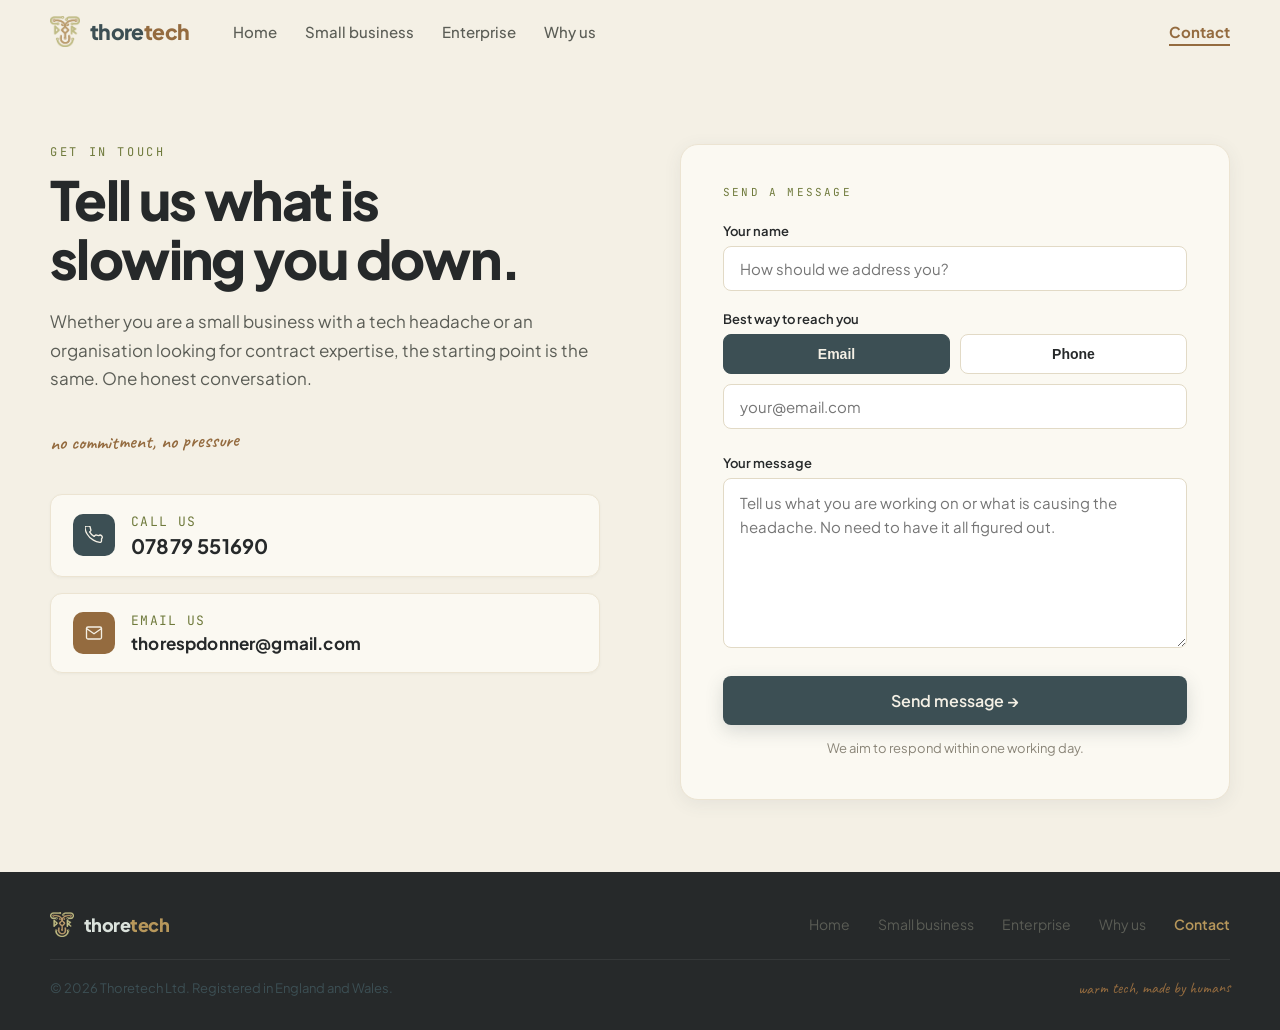
==== contact.html @ 48dceda3 "Build full Thoretech site from design handoff, mobile responsive Recreates the five-page handoff (ho" ====
<!DOCTYPE html>
<html lang="en">
<head>
<meta charset="UTF-8">
<meta name="viewport" content="width=device-width, initial-scale=1.0">
<title>Contact &mdash; Thoretech</title>
<link rel="stylesheet" href="css/style.css">
</head>
<body>

<header class="site-nav">
  <nav class="nav-inner">
    <a href="index.html" class="nav-logo">
      <img src="images/icon.png" alt="Thoretech">
      <span class="nav-logo-text"><span class="thore">thore</span><span class="tech">tech</span></span>
    </a>
    <div class="nav-links">
      <a href="index.html" class="nav-link">Home</a>
      <a href="small-business.html" class="nav-link">Small business</a>
      <a href="enterprise.html" class="nav-link">Enterprise</a>
      <a href="about.html" class="nav-link">Why us</a>
    </div>
    <button class="nav-toggle" aria-label="Toggle menu">
      <svg viewBox="0 0 24 24" fill="none" stroke="currentColor" stroke-width="2" stroke-linecap="round"><line x1="3" y1="6" x2="21" y2="6"></line><line x1="3" y1="12" x2="21" y2="12"></line><line x1="3" y1="18" x2="21" y2="18"></line></svg>
    </button>
    <div class="nav-cta-wrap">
      <a href="contact.html" class="nav-link active">Contact</a>
    </div>
  </nav>
</header>

<!-- HERO -->
<section class="contact-hero">
  <div class="container hero-grid">

    <div>
      <div class="eyebrow">Get in touch</div>
      <h1>Tell us what is slowing you down.</h1>
      <p>Whether you are a small business with a tech headache or an organisation looking for contract expertise, the starting point is the same. One honest conversation.</p>
      <div class="caveat">no commitment, no pressure</div>

      <div class="contact-options">
        <a href="tel:07879551690" class="contact-option">
          <div class="contact-option-icon call">
            <svg viewBox="0 0 24 24" fill="none" stroke="currentColor" stroke-width="1.75" stroke-linecap="round" stroke-linejoin="round"><path d="M22 16.92v3a2 2 0 01-2.18 2 19.79 19.79 0 01-8.63-3.07A19.5 19.5 0 013.07 11a19.79 19.79 0 01-3.07-8.67A2 2 0 012 .18h3a2 2 0 012 1.72c.127.96.361 1.903.7 2.81a2 2 0 01-.45 2.11L6.09 7.91a16 16 0 006 6l1.27-1.27a2 2 0 012.11-.45c.907.339 1.85.573 2.81.7A2 2 0 0122 16.92z"></path></svg>
          </div>
          <div>
            <div class="contact-option-label">Call us</div>
            <div class="contact-option-value">07879 551690</div>
          </div>
        </a>

        <a href="mailto:thorespdonner@gmail.com" class="contact-option">
          <div class="contact-option-icon email">
            <svg viewBox="0 0 24 24" fill="none" stroke="currentColor" stroke-width="1.75" stroke-linecap="round" stroke-linejoin="round"><path d="M4 4h16c1.1 0 2 .9 2 2v12c0 1.1-.9 2-2 2H4c-1.1 0-2-.9-2-2V6c0-1.1.9-2 2-2z"></path><polyline points="22,6 12,13 2,6"></polyline></svg>
          </div>
          <div>
            <div class="contact-option-label">Email us</div>
            <div class="contact-option-value email-val">thorespdonner@gmail.com</div>
          </div>
        </a>
      </div>
    </div>

    <!-- THANK YOU -->
    <div class="thankyou-card hidden">
      <div class="thankyou-tick">
        <svg viewBox="0 0 24 24" fill="none" stroke="#fff" stroke-width="2.5" stroke-linecap="round"><polyline points="20 6 9 17 4 12"></polyline></svg>
      </div>
      <h2>Message sent. We will be in touch.</h2>
      <p>We aim to respond within one working day. No chasing needed on your part.</p>
      <div class="caveat">thanks for reaching out</div>
    </div>

    <!-- FORM -->
    <div class="contact-panel">
      <div class="contact-panel-label">Send a message</div>

      <div class="form-fields">

        <div class="form-group">
          <label for="cf-name">Your name</label>
          <input type="text" id="cf-name" class="form-control" placeholder="How should we address you?">
        </div>

        <div class="form-group">
          <label>Best way to reach you</label>
          <div class="contact-pref-toggle">
            <button type="button" class="toggle-btn active" data-pref="email">Email</button>
            <button type="button" class="toggle-btn" data-pref="phone">Phone</button>
          </div>
          <input type="text" id="cf-contact-value" class="form-control" placeholder="your@email.com">
          <div class="contact-error"></div>
        </div>

        <div class="form-group">
          <label for="cf-message">Your message</label>
          <textarea id="cf-message" class="form-control" rows="6" placeholder="Tell us what you are working on or what is causing the headache. No need to have it all figured out."></textarea>
        </div>

      </div>

      <button type="button" class="send-btn">Send message &rarr;</button>

      <div class="send-note">We aim to respond within one working day.</div>
    </div>

  </div>
</section>

<!-- FOOTER -->
<footer class="site-footer">
  <div class="container">
    <div class="footer-top">
      <a href="index.html" class="footer-logo">
        <img src="images/icon.png" alt="">
        <span class="footer-logo-text"><span class="thore">thore</span><span class="tech">tech</span></span>
      </a>
      <div class="footer-links">
        <a href="index.html" class="footer-link">Home</a>
        <a href="small-business.html" class="footer-link">Small business</a>
        <a href="enterprise.html" class="footer-link">Enterprise</a>
        <a href="about.html" class="footer-link">Why us</a>
        <a href="contact.html" class="footer-link active">Contact</a>
      </div>
    </div>
    <div class="footer-bottom">
      <div class="footer-copy">&copy; 2026 Thoretech Ltd. Registered in England and Wales.</div>
      <div class="footer-tagline">warm tech, made by humans</div>
    </div>
  </div>
</footer>

<script src="js/main.js"></script>
</body>
</html>
---- css/style.css ----
/* Thoretech — shared stylesheet */

@import url('https://fonts.googleapis.com/css2?family=Plus+Jakarta+Sans:wght@400;500;600;700;800&family=JetBrains+Mono:wght@400;600;700&family=Caveat:wght@600&display=swap');

:root {
  --oak: #946B3F;
  --sage-symbol: #BFBD86;
  --sage-light: #6F7A3C;
  --sage-dark: #CFCE9C;
  --slate: #3C4F54;
  --brass: #B7975B;
  --brass-hover: #C9A867;
  --mistveil: #F4F0E5;
  --parchment: #ECE6D7;
  --paper: #FBF9F2;
  --rose: #BC8179;
  --ink: #26292A;
  --body-muted: #5b5d56;
  --muted-on-dark: #c5cdc7;
  --subtle-on-dark: #8a9a9e;
  --border-card: #ece4d2;
  --border-nav-scrolled: #e2dac6;
}

* , *::before, *::after { box-sizing: border-box; margin: 0; padding: 0; }

html { -webkit-text-size-adjust: 100%; }

body {
  background: var(--mistveil);
  font-family: 'Plus Jakarta Sans', sans-serif;
  -webkit-font-smoothing: antialiased;
  overflow-x: hidden;
  color: var(--ink);
}

a { color: inherit; }

img { max-width: 100%; display: block; }

.container { max-width: 1180px; margin: 0 auto; }

.photo-warm {
  filter: contrast(1.03) saturate(1.05) brightness(1.02);
}

/* ---------- NAV ---------- */

.site-nav {
  position: sticky;
  top: 0;
  z-index: 100;
  padding: 16px 40px;
  background: transparent;
  backdrop-filter: none;
  -webkit-backdrop-filter: none;
  border-bottom: 1px solid transparent;
  transition: all 0.25s ease;
}

.site-nav.scrolled {
  padding: 10px 40px;
  background: rgba(244,240,229,0.96);
  backdrop-filter: blur(12px);
  -webkit-backdrop-filter: blur(12px);
  border-bottom: 1px solid var(--border-nav-scrolled);
}

.site-nav .nav-inner {
  display: flex;
  align-items: center;
  max-width: 1180px;
  margin: 0 auto;
}

.nav-logo {
  display: flex;
  align-items: center;
  gap: 10px;
  text-decoration: none;
  flex-shrink: 0;
}

.nav-logo img { width: 30px; height: auto; }

.nav-logo-text {
  font-size: 21px;
  font-weight: 800;
  letter-spacing: -0.03em;
  line-height: 1;
}

.nav-logo-text .thore { color: var(--slate); }
.nav-logo-text .tech { color: var(--oak); }

.nav-links {
  display: flex;
  align-items: center;
  gap: 28px;
  margin-left: 44px;
}

.nav-link {
  color: var(--body-muted);
  text-decoration: none;
  font-size: 15px;
  font-weight: 500;
  transition: color 0.15s;
}

.nav-link:hover { color: var(--oak); }

.nav-link.active {
  color: var(--oak);
  font-weight: 700;
  border-bottom: 2px solid var(--oak);
  padding-bottom: 3px;
}

.nav-cta-wrap { margin-left: auto; }

.btn {
  display: inline-flex;
  align-items: center;
  gap: 8px;
  font-size: 15px;
  font-weight: 600;
  padding: 13px 24px;
  border-radius: 8px;
  text-decoration: none;
  cursor: pointer;
  border: none;
  transition: all 0.18s ease;
  font-family: 'Plus Jakarta Sans', sans-serif;
  min-height: 40px;
  justify-content: center;
}

.btn-primary {
  background: var(--slate);
  color: var(--mistveil);
  box-shadow: 0 6px 18px rgba(60,79,84,0.18);
}
.btn-primary:hover { background: #2d3c40; transform: translateY(-1px); }

.btn-nav {
  padding: 11px 22px;
  background: var(--slate);
  color: var(--mistveil);
  box-shadow: 0 6px 18px rgba(60,79,84,0.18);
}
.btn-nav:hover { background: #2d3c40; transform: translateY(-1px); }

.btn-secondary {
  background: transparent;
  color: var(--slate);
  border: 1.5px solid var(--slate);
}
.btn-secondary:hover { background: var(--slate); color: var(--mistveil); }

.btn-brass {
  background: var(--brass);
  color: var(--ink);
  box-shadow: 0 6px 18px rgba(0,0,0,0.2);
}
.btn-brass:hover { background: var(--brass-hover); transform: translateY(-1px); }

.btn-paper {
  background: var(--paper);
  color: var(--ink);
  box-shadow: 0 6px 18px rgba(0,0,0,0.14);
}
.btn-paper:hover { background: #fff; transform: translateY(-1px); }

.btn-outline-light {
  background: transparent;
  color: #F8F2E8;
  border: 1.5px solid rgba(244,240,229,0.38);
}
.btn-outline-light:hover { border-color: rgba(244,240,229,0.85); background: rgba(244,240,229,0.08); }

/* Enterprise nav variants (JS toggles classes) */
.site-nav.enterprise-dark { background: var(--ink); border-bottom: 1px solid rgba(255,255,255,0.07); }
.site-nav.enterprise-dark .nav-link { color: var(--muted-on-dark); }
.site-nav.enterprise-dark .nav-logo-text .thore { color: #dbe2dc; }
.site-nav.enterprise-dark .nav-cta-wrap .btn-nav { background: var(--brass); color: var(--ink); box-shadow: 0 6px 18px rgba(0,0,0,0.22); }
.site-nav.enterprise-dark.scrolled { background: rgba(244,240,229,0.96); border-bottom: 1px solid var(--border-nav-scrolled); }
.site-nav.enterprise-dark.scrolled .nav-link { color: var(--body-muted); }
.site-nav.enterprise-dark.scrolled .nav-logo-text .thore { color: var(--slate); }
.site-nav.enterprise-dark.scrolled .nav-cta-wrap .btn-nav { background: var(--slate); color: var(--mistveil); box-shadow: 0 6px 18px rgba(60,79,84,0.18); }
.site-nav .nav-link.active-enterprise { color: var(--brass); font-weight: 700; border-bottom: 2px solid var(--brass); padding-bottom: 3px; }

/* Mobile nav toggle */
.nav-toggle {
  display: none;
  margin-left: auto;
  background: none;
  border: none;
  cursor: pointer;
  width: 40px;
  height: 40px;
  align-items: center;
  justify-content: center;
  flex-shrink: 0;
}
.nav-toggle span, .nav-toggle::before, .nav-toggle::after { display: none; }
.nav-toggle svg { width: 24px; height: 24px; color: var(--ink); }
.site-nav.enterprise-dark .nav-toggle svg { color: var(--mistveil); }
.site-nav.enterprise-dark.scrolled .nav-toggle svg { color: var(--ink); }

/* ---------- SECTIONS ---------- */

section { padding: 80px 40px; }

.eyebrow {
  font-family: 'JetBrains Mono', monospace;
  font-size: 12px;
  letter-spacing: 0.22em;
  text-transform: uppercase;
  color: var(--sage-light);
  margin-bottom: 10px;
}

.eyebrow-dark { color: var(--sage-dark); }
.eyebrow-rose { color: var(--rose); }

h1, h2, h3 { font-family: 'Plus Jakarta Sans', sans-serif; letter-spacing: -0.03em; color: var(--ink); }

.caveat {
  font-family: 'Caveat', cursive;
  font-weight: 600;
  color: var(--oak);
  display: inline-block;
}

.card {
  background: var(--paper);
  border: 1px solid var(--border-card);
  border-radius: 14px;
  box-shadow: 0 1px 3px rgba(60,79,84,0.05);
  transition: transform 0.2s ease, box-shadow 0.2s ease;
}
.card-hover:hover { transform: translateY(-4px); box-shadow: 0 14px 30px rgba(60,79,84,0.12); }

/* ---------- HOME ---------- */

.hero-home {
  background: var(--mistveil);
  padding: 80px 40px 90px;
}
.hero-home .hero-grid {
  display: grid;
  grid-template-columns: 1.15fr 0.85fr;
  gap: 64px;
  align-items: center;
}
.badge-pill {
  display: inline-flex;
  align-items: center;
  gap: 8px;
  font-family: 'JetBrains Mono', monospace;
  font-size: 11px;
  letter-spacing: 0.22em;
  text-transform: uppercase;
  color: var(--oak);
  background: #EFE7D6;
  padding: 7px 14px;
  border-radius: 999px;
  margin-bottom: 26px;
  border: 1px solid rgba(148,107,63,0.18);
}
.badge-dot { width: 7px; height: 7px; border-radius: 50%; background: var(--sage-symbol); display: block; flex-shrink: 0; }

.hero-home h1 {
  font-size: 56px;
  line-height: 1.28;
  font-weight: 800;
  letter-spacing: -0.03em;
  text-wrap: balance;
  margin-bottom: 20px;
}
.highlight-sage {
  background: rgba(191,189,134,0.5);
  border-radius: 4px;
  padding: 2px 8px;
  -webkit-box-decoration-break: clone;
  box-decoration-break: clone;
}
.hero-home p.body-lead {
  font-size: 17px;
  line-height: 1.68;
  color: var(--body-muted);
  max-width: 490px;
  margin-bottom: 32px;
}
.hero-ctas { display: flex; align-items: center; gap: 12px; flex-wrap: wrap; margin-bottom: 20px; }
.hero-accent { font-size: 20px; transform: rotate(-1.5deg); }

.carousel {
  border-radius: 20px;
  overflow: hidden;
  height: 520px;
  box-shadow: 0 20px 52px rgba(60,79,84,0.22);
  background: var(--slate);
  position: relative;
}
.carousel img {
  position: absolute;
  inset: 0;
  width: 100%;
  height: 100%;
  object-fit: cover;
  transition: opacity 1.4s ease;
  opacity: 0;
}
.carousel img.active { opacity: 1; }
.carousel-scrim {
  position: absolute;
  bottom: 0; left: 0; right: 0;
  height: 52%;
  background: linear-gradient(0deg, rgba(38,41,42,0.88) 0%, transparent 100%);
  pointer-events: none;
}
.carousel-caption {
  position: absolute;
  bottom: 0; left: 0; right: 0;
  padding: 28px 30px 30px;
  transition: opacity 1.4s ease;
  opacity: 0;
  pointer-events: none;
}
.carousel-caption.active { opacity: 1; }
.carousel-caption-text {
  font-size: 20px;
  font-weight: 700;
  color: var(--mistveil);
  line-height: 1.3;
}

.two-paths {
  background: var(--parchment);
}
.two-paths h2, .two-paths .eyebrow { text-align: center; }
.two-paths h2 { font-size: 34px; font-weight: 800; letter-spacing: -0.02em; margin-bottom: 36px; }
.paths-grid { display: grid; grid-template-columns: 1fr 1fr; gap: 20px; }
.path-card {
  border-radius: 16px;
  padding: 36px;
  display: block;
  text-decoration: none;
  transition: transform 0.2s ease, box-shadow 0.2s ease;
}
.path-card.light {
  background: var(--paper);
  border: 1px solid var(--border-card);
  box-shadow: 0 1px 3px rgba(60,79,84,0.05);
}
.path-card.light:hover { transform: translateY(-4px); box-shadow: 0 14px 30px rgba(60,79,84,0.12); }
.path-card.dark {
  border: 1px solid rgba(207,206,156,0.15);
  background-color: var(--slate);
}
.path-card.dark:hover { transform: translateY(-4px); box-shadow: 0 14px 30px rgba(60,79,84,0.28); }
.path-bar { width: 40px; height: 4px; border-radius: 999px; margin-bottom: 18px; }
.path-label { font-family: 'JetBrains Mono', monospace; font-size: 10px; letter-spacing: 0.18em; text-transform: uppercase; margin-bottom: 12px; }
.path-card h3 { font-size: 24px; font-weight: 800; margin-bottom: 10px; letter-spacing: -0.02em; line-height: 1.2; }
.path-card p { font-size: 15px; line-height: 1.65; margin-bottom: 22px; }
.path-cta { font-size: 14px; font-weight: 600; }

.time-audit {
  background: var(--mistveil);
}
.time-audit-grid {
  display: grid;
  grid-template-columns: 1fr 1fr;
  gap: 64px;
  align-items: center;
}
.audit-card {
  background: var(--slate);
  border-radius: 18px;
  padding: 32px 30px;
  box-shadow: 0 18px 44px rgba(60,79,84,0.2);
}
.audit-label { font-family: 'JetBrains Mono', monospace; font-size: 10px; letter-spacing: 0.2em; text-transform: uppercase; color: var(--sage-dark); margin-bottom: 14px; }
.audit-stat { font-size: 76px; font-weight: 800; color: var(--mistveil); letter-spacing: -0.04em; line-height: 1; }
.audit-stat span { font-size: 28px; color: var(--brass); font-weight: 700; }
.audit-stat-caption { font-size: 14px; color: var(--muted-on-dark); margin-top: 6px; line-height: 1.45; }
.split-bar { margin: 18px 0; }
.split-bar-track { display: flex; height: 10px; border-radius: 999px; overflow: hidden; margin-bottom: 8px; }
.split-bar-fill { width: 68%; background: var(--brass); border-radius: 999px 0 0 999px; }
.split-bar-rest { width: 32%; background: rgba(207,206,156,0.2); border-radius: 0 999px 999px 0; }
.split-bar-labels { display: flex; justify-content: space-between; font-family: 'JetBrains Mono', monospace; font-size: 11px; letter-spacing: 0.04em; }
.split-bar-labels .running { color: var(--brass); }
.split-bar-labels .growing { color: var(--sage-dark); }

.audit-tiles { border-top: 1px solid rgba(207,206,156,0.15); padding-top: 16px; display: flex; gap: 8px; margin-bottom: 16px; }
.audit-tile {
  flex: 1;
  background: rgba(183,151,91,0.12);
  border-radius: 8px;
  padding: 12px 6px;
  text-align: center;
  transition: background 0.15s ease;
  cursor: default;
}
.audit-tile:hover { background: rgba(188,129,121,0.18); }
.audit-tile svg { width: 18px; height: 18px; }
.audit-tile-label { font-size: 11px; color: var(--muted-on-dark); margin-top: 7px; line-height: 1.3; }

.audit-footer { border-top: 1px solid rgba(207,206,156,0.15); padding-top: 14px; display: flex; align-items: center; justify-content: space-between; flex-wrap: wrap; gap: 8px; }
.audit-footer-source { font-family: 'JetBrains Mono', monospace; font-size: 9px; letter-spacing: 0.1em; text-transform: uppercase; color: rgba(207,206,156,0.35); }
.audit-footer-note { font-family: 'Caveat', cursive; font-size: 20px; color: var(--sage-dark); transform: rotate(-1.5deg); }

.time-audit-copy h2 { font-size: 36px; font-weight: 800; letter-spacing: -0.02em; line-height: 1.15; margin-bottom: 16px; }
.time-audit-copy p { font-size: 16px; line-height: 1.68; color: var(--body-muted); margin-bottom: 28px; }

/* Tooltip */
.tooltip {
  position: fixed;
  z-index: 300;
  pointer-events: none;
  display: none;
}
.tooltip.visible { display: block; }
.tooltip-box {
  background: var(--paper);
  border: 1.5px solid var(--rose);
  border-radius: 14px;
  padding: 20px 22px;
  width: 272px;
  box-shadow: 0 12px 32px rgba(60,79,84,0.2);
}
.tooltip-bar { height: 3px; background: var(--rose); border-radius: 999px; margin-bottom: 12px; }
.tooltip-title { font-family: 'JetBrains Mono', monospace; font-size: 10px; letter-spacing: 0.16em; text-transform: uppercase; color: var(--rose); margin-bottom: 8px; }
.tooltip-body { font-size: 13px; line-height: 1.65; color: var(--ink); margin-bottom: 12px; }
.tooltip-note { font-family: 'Caveat', cursive; font-size: 17px; color: var(--body-muted); transform: rotate(-1deg); display: inline-block; line-height: 1.45; }

.cta-strip {
  background: var(--oak);
  text-align: center;
}
.cta-strip .container { max-width: 640px; }
.cta-strip h2 { font-size: 40px; font-weight: 800; color: #F8F2E8; letter-spacing: -0.02em; line-height: 1.1; margin-bottom: 14px; text-wrap: balance; }
.cta-strip p { font-size: 17px; color: rgba(244,240,229,0.82); line-height: 1.6; margin-bottom: 30px; }
.cta-strip .hero-ctas { justify-content: center; margin-bottom: 18px; }
.cta-strip .caveat { color: #EAD9BE; font-size: 18px; transform: rotate(-1deg); }

/* ---------- FOOTER ---------- */

.site-footer {
  background: var(--ink);
  padding: 40px 40px 32px;
}
.footer-top {
  display: flex;
  align-items: center;
  justify-content: space-between;
  flex-wrap: wrap;
  gap: 20px;
  padding-bottom: 22px;
  border-bottom: 1px solid rgba(255,255,255,0.07);
}
.footer-logo { display: flex; align-items: center; gap: 10px; text-decoration: none; }
.footer-logo img { width: 24px; height: auto; }
.footer-logo-text { font-size: 18px; font-weight: 800; letter-spacing: -0.03em; }
.footer-logo-text .thore { color: #dbe2dc; }
.footer-logo-text .tech { color: var(--brass); }
.footer-links { display: flex; gap: 28px; flex-wrap: wrap; }
.footer-link { font-size: 14px; color: var(--body-muted); text-decoration: none; transition: color 0.15s; }
.footer-link:hover { color: var(--muted-on-dark); }
.footer-link.active { color: var(--brass); font-weight: 600; }
.footer-bottom { display: flex; align-items: center; justify-content: space-between; flex-wrap: wrap; gap: 10px; padding-top: 18px; }
.footer-copy { font-size: 13px; color: var(--slate); }
.footer-tagline { font-family: 'Caveat', cursive; font-size: 16px; color: var(--oak); transform: rotate(-0.5deg); }
.site-footer.footer-enterprise { background: #1a1c1d; border-top: 1px solid rgba(255,255,255,0.05); }

/* ---------- SMALL BUSINESS ---------- */

.sb-hero { background: var(--mistveil); padding: 72px 40px 64px; }
.sb-hero .hero-grid { display: grid; grid-template-columns: 1fr 1fr; gap: 64px; align-items: center; }
.sb-hero h1 { font-size: 48px; font-weight: 800; letter-spacing: -0.03em; line-height: 1.1; text-wrap: balance; margin-bottom: 18px; }
.sb-hero p.body-lead { font-size: 17px; line-height: 1.65; color: var(--body-muted); max-width: 440px; margin-bottom: 28px; }

.tick-list { display: flex; flex-direction: column; gap: 13px; margin-bottom: 32px; }
.tick-item { display: flex; align-items: center; gap: 12px; }
.tick-circle { width: 22px; height: 22px; border-radius: 50%; background: var(--sage-light); display: flex; align-items: center; justify-content: center; flex-shrink: 0; }
.tick-circle svg { width: 11px; height: 11px; }
.tick-text { font-size: 15px; color: var(--ink); font-weight: 500; }

.photo-quote {
  border-radius: 18px;
  overflow: hidden;
  position: relative;
  height: 480px;
  box-shadow: 0 18px 44px rgba(60,79,84,0.2);
}
.photo-quote img { width: 100%; height: 100%; object-fit: cover; }
.photo-quote-scrim {
  position: absolute; bottom: 0; left: 0; right: 0; height: 60%;
  background: linear-gradient(0deg, rgba(38,41,42,0.88) 0%, transparent 100%);
}
.photo-quote-text {
  position: absolute; bottom: 0; left: 0; right: 0; padding: 28px 30px 32px;
}
.photo-quote-text .caveat-quote {
  font-family: 'Caveat', cursive; font-size: 22px; color: var(--mistveil); line-height: 1.45; margin-bottom: 10px; display: block;
}
.photo-quote-attr { font-family: 'JetBrains Mono', monospace; font-size: 11px; letter-spacing: 0.1em; color: var(--sage-dark); text-transform: uppercase; }

.services-section { background: var(--parchment); padding: 72px 40px; }
.services-section h2 { font-size: 34px; font-weight: 800; letter-spacing: -0.02em; margin-bottom: 32px; text-wrap: balance; }
.services-grid { display: grid; grid-template-columns: repeat(2, 1fr); gap: 18px; }
.service-card {
  background: var(--paper);
  border: 1px solid var(--border-card);
  border-radius: 14px;
  padding: 28px 30px;
  display: flex;
  flex-direction: column;
  box-shadow: 0 1px 3px rgba(60,79,84,0.05);
  transition: transform 0.2s ease, box-shadow 0.2s ease;
}
.service-card:hover { transform: translateY(-4px); box-shadow: 0 14px 30px rgba(60,79,84,0.12); }
.service-icon { width: 44px; height: 44px; border-radius: 11px; display: flex; align-items: center; justify-content: center; margin-bottom: 16px; flex-shrink: 0; }
.service-icon svg { width: 20px; height: 20px; }
.service-card h3 { font-size: 20px; font-weight: 700; margin-bottom: 8px; line-height: 1.25; }
.service-card p { font-size: 14px; line-height: 1.65; color: var(--body-muted); flex: 1; }

.usecase-section { background: var(--slate); padding: 80px 40px; }
.usecase-header { display: flex; align-items: flex-end; justify-content: space-between; margin-bottom: 40px; flex-wrap: wrap; gap: 20px; }
.usecase-header h2 { font-size: 34px; font-weight: 800; color: var(--mistveil); letter-spacing: -0.02em; line-height: 1.12; text-wrap: balance; }
.usecase-nav { display: flex; align-items: center; gap: 10px; }
.usecase-count { font-family: 'JetBrains Mono', monospace; font-size: 12px; color: var(--sage-dark); letter-spacing: 0.06em; }
.usecase-btn {
  width: 40px; height: 40px; border-radius: 50%;
  cursor: pointer; display: flex; align-items: center; justify-content: center;
  transition: background 0.15s ease; font-size: 16px; border: none;
}
.usecase-btn-prev { background: rgba(255,255,255,0.08); border: 1px solid rgba(207,206,156,0.2); color: var(--mistveil); }
.usecase-btn-prev:hover { background: rgba(255,255,255,0.15); }
.usecase-btn-next { background: var(--brass); color: var(--ink); }
.usecase-btn-next:hover { background: var(--brass-hover); }

.usecase-card { background: rgba(255,255,255,0.04); border: 1px solid rgba(207,206,156,0.12); border-radius: 18px; padding: 44px 48px; }
.usecase-title { font-family: 'Caveat', cursive; font-size: 26px; color: var(--mistveil); line-height: 1.3; margin-bottom: 32px; }
.usecase-cols { display: grid; grid-template-columns: repeat(3, 1fr); gap: 24px; }
.usecase-col-label { font-family: 'JetBrains Mono', monospace; font-size: 10px; letter-spacing: 0.16em; text-transform: uppercase; margin-bottom: 10px; }
.usecase-col-label.situation { color: var(--rose); }
.usecase-col-label.what { color: var(--sage-dark); }
.usecase-col-label.diff { color: var(--brass); }
.usecase-col p { font-size: 15px; line-height: 1.68; color: var(--muted-on-dark); }
.usecase-footer { margin-top: 28px; padding-top: 24px; border-top: 1px solid rgba(207,206,156,0.12); display: flex; align-items: center; justify-content: space-between; flex-wrap: wrap; gap: 12px; }
.usecase-tag { font-family: 'JetBrains Mono', monospace; font-size: 11px; letter-spacing: 0.1em; color: rgba(207,206,156,0.4); text-transform: uppercase; }
.usecase-dots { display: flex; gap: 8px; }
.usecase-dot { width: 8px; height: 8px; border-radius: 50%; background: rgba(207,206,156,0.25); transition: background 0.2s ease; }
.usecase-dot.active { background: var(--brass); }
.usecase-cta { text-align: center; margin-top: 28px; }

.method-section { background: var(--parchment); padding: 80px 40px; }
.method-section .eyebrow, .method-section > .container > h2 { text-align: center; }
.method-section h2 { font-size: 34px; font-weight: 800; letter-spacing: -0.02em; margin-bottom: 36px; }
.method-grid { display: grid; grid-template-columns: repeat(3, 1fr); gap: 18px; }
.method-card { background: var(--paper); border: 1px solid var(--border-card); border-radius: 14px; padding: 28px; }
.method-number { font-family: 'JetBrains Mono', monospace; font-size: 38px; font-weight: 700; color: var(--border-nav-scrolled); line-height: 1; margin-bottom: 14px; }
.method-bar { width: 36px; height: 3px; border-radius: 999px; margin-bottom: 16px; }
.method-card h3 { font-size: 20px; font-weight: 800; margin-bottom: 10px; }
.method-card p { font-size: 14px; line-height: 1.65; color: var(--body-muted); }
.method-note { text-align: center; margin-top: 24px; }
.method-note .caveat { font-size: 19px; transform: rotate(-0.8deg); }

.cta-split { background: var(--oak); padding: 72px 40px; }
.cta-split .container { max-width: 700px; display: flex; align-items: center; justify-content: space-between; gap: 40px; flex-wrap: wrap; }
.cta-split h2 { font-size: 32px; font-weight: 800; color: #F8F2E8; letter-spacing: -0.02em; line-height: 1.15; margin-bottom: 8px; }
.cta-split p { font-size: 16px; color: rgba(244,240,229,0.8); line-height: 1.6; }
.cta-split-action { display: flex; flex-direction: column; align-items: flex-start; gap: 10px; flex-shrink: 0; }
.cta-split-action .btn { white-space: nowrap; }
.cta-split-note { font-size: 13px; color: rgba(244,240,229,0.6); padding-left: 2px; }

/* ---------- ENTERPRISE ---------- */

.ent-hero { background: var(--ink); padding: 80px 40px 72px; }
.ent-hero .hero-grid { display: grid; grid-template-columns: 1fr 1fr; gap: 64px; align-items: center; }
.ent-eyebrow { color: var(--sage-dark); }
.ent-hero h1 { font-size: 50px; font-weight: 800; letter-spacing: -0.03em; color: var(--mistveil); line-height: 1.08; text-wrap: balance; margin-bottom: 20px; }
.ent-hero p.body-lead { font-size: 17px; line-height: 1.65; color: var(--muted-on-dark); max-width: 440px; margin-bottom: 30px; }
.ent-hero-ctas { display: flex; align-items: center; gap: 12px; flex-wrap: wrap; }
.ent-hero-note { font-size: 14px; color: var(--body-muted); }

.stats-grid { display: grid; grid-template-columns: 1fr 1fr; gap: 12px; }
.stat-card { background: rgba(255,255,255,0.05); border: 1px solid rgba(207,206,156,0.1); border-radius: 14px; padding: 24px; }
.stat-card.highlight { background: rgba(183,151,91,0.1); border: 1px solid rgba(183,151,91,0.2); }
.stat-number { font-size: 38px; font-weight: 800; color: var(--mistveil); letter-spacing: -0.03em; line-height: 1; margin-bottom: 6px; }
.stat-number span { font-size: 18px; color: var(--brass); }
.stat-label { font-size: 13px; color: var(--body-muted); line-height: 1.4; }

.delivery-section { background: var(--mistveil); padding: 80px 40px; }
.delivery-section h2 { font-size: 34px; font-weight: 800; letter-spacing: -0.02em; margin-bottom: 32px; }
.delivery-grid { display: grid; grid-template-columns: repeat(2, 1fr); gap: 14px; }
.delivery-card {
  background: var(--paper); border: 1px solid var(--border-card); border-radius: 14px;
  padding: 26px 28px; display: flex; gap: 16px; align-items: flex-start;
  box-shadow: 0 1px 3px rgba(60,79,84,0.05);
  transition: transform 0.2s ease, box-shadow 0.2s ease;
}
.delivery-card:hover { transform: translateY(-3px); box-shadow: 0 10px 24px rgba(60,79,84,0.1); }
.delivery-icon { width: 38px; height: 38px; border-radius: 10px; background: rgba(183,151,91,0.12); border: 1px solid rgba(183,151,91,0.2); color: var(--oak); display: flex; align-items: center; justify-content: center; flex-shrink: 0; }
.delivery-icon svg { width: 18px; height: 18px; }
.delivery-card-title { font-size: 16px; font-weight: 700; margin-bottom: 5px; }
.delivery-card-body { font-size: 13.5px; color: var(--body-muted); line-height: 1.55; }

.engage-section { background: var(--parchment); padding: 72px 40px; }
.engage-section .hero-grid { display: grid; grid-template-columns: 1fr 1fr; gap: 64px; align-items: center; }
.engage-section h2 { font-size: 34px; font-weight: 800; letter-spacing: -0.02em; line-height: 1.15; margin-bottom: 16px; }
.engage-section p { font-size: 16px; line-height: 1.65; color: var(--body-muted); margin-bottom: 16px; }
.engage-section p.last { margin-bottom: 28px; }

.office-photo { border-radius: 16px; overflow: hidden; position: relative; height: 420px; box-shadow: 0 18px 44px rgba(60,79,84,0.2); }
.office-photo img { width: 100%; height: 100%; object-fit: cover; }
.office-photo-scrim { position: absolute; bottom: 0; left: 0; right: 0; height: 55%; background: linear-gradient(0deg, rgba(38,41,42,0.88) 0%, transparent 100%); }
.office-photo-text { position: absolute; bottom: 0; left: 0; right: 0; padding: 26px 28px 30px; }
.office-photo-title { font-size: 20px; font-weight: 700; color: var(--mistveil); line-height: 1.35; margin-bottom: 8px; }
.office-photo-tag { font-family: 'JetBrains Mono', monospace; font-size: 11px; letter-spacing: 0.1em; color: var(--sage-dark); text-transform: uppercase; }

/* ---------- ABOUT ---------- */

.about-hero { background: var(--mistveil); padding: 80px 40px 72px; }
.about-hero .hero-grid { display: grid; grid-template-columns: 1.2fr 1fr; gap: 80px; align-items: center; }
.about-hero h1 { font-size: 50px; font-weight: 800; letter-spacing: -0.03em; line-height: 1.08; text-wrap: balance; margin-bottom: 22px; }
.about-hero p { font-size: 17px; line-height: 1.7; color: var(--body-muted); margin-bottom: 20px; }
.about-hero .caveat { font-size: 21px; transform: rotate(-1.2deg); }

.icon-display { display: flex; flex-direction: column; align-items: center; justify-content: center; gap: 20px; }
.icon-display-box { background: var(--slate); border-radius: 24px; padding: 48px; box-shadow: 0 18px 44px rgba(60,79,84,0.22); }
.icon-display-box img { width: 120px; height: auto; filter: drop-shadow(0 4px 12px rgba(0,0,0,0.25)); }
.icon-display-name { font-size: 26px; font-weight: 800; letter-spacing: -0.03em; margin-bottom: 2px; text-align: center; }
.icon-display-name .thore { color: var(--slate); }
.icon-display-name .tech { color: var(--oak); }
.icon-display-sub { font-family: 'JetBrains Mono', monospace; font-size: 11px; letter-spacing: 0.14em; color: #8a8578; text-transform: uppercase; text-align: center; }

.founder-section { background: var(--mistveil); padding: 0 40px 72px; }
.founder-card {
  background: var(--paper); border: 1px solid var(--border-card); border-radius: 18px;
  padding: 44px 48px; display: grid; grid-template-columns: 200px 1fr; gap: 44px; align-items: start;
  box-shadow: 0 1px 3px rgba(60,79,84,0.05);
}
.founder-photo-wrap { display: flex; flex-direction: column; align-items: flex-start; gap: 14px; }
.founder-photo { width: 168px; height: 200px; border-radius: 14px; overflow: hidden; box-shadow: 0 6px 20px rgba(60,79,84,0.15); flex-shrink: 0; }
.founder-photo img { width: 100%; height: 100%; object-fit: cover; object-position: center top; }
.founder-name { font-size: 15px; font-weight: 700; }
.founder-title { font-family: 'JetBrains Mono', monospace; font-size: 11px; color: var(--oak); letter-spacing: 0.08em; text-transform: uppercase; margin-top: 3px; }
.founder-copy p { font-size: 16px; line-height: 1.72; color: var(--body-muted); margin-bottom: 16px; }
.founder-copy .caveat { font-size: 20px; transform: rotate(-0.8deg); }

.pillars-section { background: var(--parchment); padding: 80px 40px; }
.pillars-section .eyebrow, .pillars-section > .container > h2 { text-align: center; }
.pillars-section h2 { font-size: 34px; font-weight: 800; letter-spacing: -0.02em; margin-bottom: 36px; }
.pillars-grid { display: grid; grid-template-columns: repeat(3, 1fr); gap: 18px; }
.pillar-card { background: var(--paper); border: 1px solid var(--border-card); border-radius: 14px; padding: 30px; box-shadow: 0 1px 3px rgba(60,79,84,0.05); }
.pillar-badge { width: 36px; height: 36px; border-radius: 10px; display: flex; align-items: center; justify-content: center; margin-bottom: 18px; font-family: 'JetBrains Mono', monospace; font-size: 14px; font-weight: 700; }
.pillar-card h3 { font-size: 20px; font-weight: 800; margin-bottom: 10px; line-height: 1.2; }
.pillar-card p { font-size: 14px; line-height: 1.65; color: var(--body-muted); }

.credentials-section { background: var(--slate); padding: 48px 40px; }
.credentials-section .eyebrow { color: var(--sage-dark); margin-bottom: 20px; }
.credentials-grid { display: grid; grid-template-columns: repeat(3, 1fr); gap: 16px; }
.credential-card { background: rgba(255,255,255,0.05); border: 1px solid rgba(207,206,156,0.1); border-radius: 12px; padding: 24px 26px; }
.credential-number { font-size: 36px; font-weight: 800; color: var(--mistveil); letter-spacing: -0.03em; line-height: 1; margin-bottom: 8px; }
.credential-number span { font-size: 18px; color: var(--brass); }
.credential-text { font-size: 14px; color: var(--muted-on-dark); line-height: 1.5; }

/* ---------- CONTACT ---------- */

.contact-hero { background: var(--mistveil); padding: 80px 40px 72px; }
.contact-hero .hero-grid { display: grid; grid-template-columns: 1fr 1fr; gap: 80px; align-items: start; }
.contact-hero h1 { font-size: 54px; font-weight: 800; letter-spacing: -0.03em; line-height: 1.08; text-wrap: balance; margin-bottom: 20px; }
.contact-hero p { font-size: 17px; line-height: 1.68; color: var(--body-muted); margin-bottom: 36px; }
.contact-hero .caveat { font-size: 20px; transform: rotate(-1deg); }

.contact-options { margin-top: 40px; display: flex; flex-direction: column; gap: 16px; }
.contact-option {
  display: flex; align-items: center; gap: 16px; background: var(--paper);
  border: 1px solid var(--border-card); border-radius: 12px; padding: 18px 22px;
  text-decoration: none; box-shadow: 0 1px 3px rgba(60,79,84,0.05);
  transition: transform 0.18s ease, box-shadow 0.18s ease;
}
.contact-option:hover { transform: translateY(-2px); box-shadow: 0 8px 20px rgba(60,79,84,0.1); }
.contact-option-icon { width: 42px; height: 42px; border-radius: 10px; display: flex; align-items: center; justify-content: center; flex-shrink: 0; }
.contact-option-icon svg { width: 18px; height: 18px; }
.contact-option-icon.call { background: var(--slate); color: var(--mistveil); }
.contact-option-icon.email { background: var(--oak); color: var(--mistveil); }
.contact-option-label { font-size: 13px; font-family: 'JetBrains Mono', monospace; letter-spacing: 0.1em; text-transform: uppercase; color: var(--sage-light); margin-bottom: 3px; }
.contact-option-value { font-size: 20px; font-weight: 700; letter-spacing: 0.01em; }
.contact-option-value.email-val { font-size: 17px; }

.contact-panel { background: var(--paper); border: 1px solid var(--border-card); border-radius: 18px; padding: 40px 42px; box-shadow: 0 4px 18px rgba(60,79,84,0.08); }
.contact-panel-label { font-family: 'JetBrains Mono', monospace; font-size: 11px; letter-spacing: 0.2em; text-transform: uppercase; color: var(--sage-light); margin-bottom: 24px; }
.form-fields { display: flex; flex-direction: column; gap: 20px; margin-bottom: 24px; }
.form-group label { display: block; font-size: 13px; font-weight: 600; color: var(--ink); margin-bottom: 7px; }
.form-control {
  width: 100%; padding: 12px 16px; border: 1.5px solid var(--border-nav-scrolled);
  border-radius: 8px; font-size: 15px; color: var(--ink); background: #fff; outline: none;
  transition: border-color 0.15s ease; font-family: 'Plus Jakarta Sans', sans-serif;
  min-height: 44px;
}
.form-control:focus { border-color: var(--slate); }
.form-control.error { border-color: var(--rose); }
textarea.form-control { resize: vertical; line-height: 1.6; min-height: auto; }

.contact-pref-toggle { display: flex; gap: 10px; margin-bottom: 10px; }
.toggle-btn {
  flex: 1; padding: 10px 16px; border-radius: 8px; font-size: 14px; font-weight: 600;
  cursor: pointer; transition: all 0.15s ease; border: 1.5px solid var(--border-nav-scrolled);
  background: #fff; color: var(--ink); min-height: 40px;
}
.toggle-btn.active { background: var(--slate); color: var(--mistveil); border-color: var(--slate); }

.contact-error { margin-top: 6px; font-size: 13px; color: var(--rose); }

.send-btn {
  width: 100%; padding: 14px 24px; background: var(--slate); color: var(--mistveil);
  border: none; border-radius: 8px; font-family: 'Plus Jakarta Sans', sans-serif;
  font-size: 16px; font-weight: 600; cursor: pointer; box-shadow: 0 6px 18px rgba(60,79,84,0.18);
  transition: all 0.18s ease; min-height: 44px;
}
.send-btn:hover { background: #2d3c40; transform: translateY(-1px); }
.send-note { margin-top: 14px; font-size: 13px; color: #8a8578; text-align: center; line-height: 1.5; }

.thankyou-card {
  background: var(--paper); border: 1px solid var(--border-card); border-radius: 18px;
  padding: 56px 42px; box-shadow: 0 4px 18px rgba(60,79,84,0.08); display: flex;
  flex-direction: column; align-items: flex-start; justify-content: center; min-height: 380px;
}
.thankyou-tick { width: 48px; height: 48px; border-radius: 50%; background: var(--sage-light); display: flex; align-items: center; justify-content: center; margin-bottom: 24px; }
.thankyou-tick svg { width: 22px; height: 22px; }
.thankyou-card h2 { font-size: 32px; font-weight: 800; letter-spacing: -0.02em; line-height: 1.2; margin-bottom: 14px; text-wrap: balance; }
.thankyou-card p { font-size: 16px; line-height: 1.65; color: var(--body-muted); margin-bottom: 28px; }
.thankyou-card .caveat { font-size: 20px; transform: rotate(-1deg); }

.hidden { display: none !important; }

/* ============================================================
   RESPONSIVE
   ============================================================ */

@media (max-width: 860px) {
  section { padding: 48px 20px; }
  .site-nav { padding: 14px 20px; }
  .site-nav.scrolled { padding: 10px 20px; }

  .nav-links { display: none; }
  .nav-links.mobile-open {
    display: flex;
    flex-direction: column;
    align-items: flex-start;
    gap: 4px;
    position: absolute;
    top: 100%;
    left: 0;
    right: 0;
    background: rgba(244,240,229,0.98);
    backdrop-filter: blur(12px);
    border-bottom: 1px solid var(--border-nav-scrolled);
    padding: 14px 20px 18px;
    margin-left: 0;
  }
  .nav-links.mobile-open .nav-link { padding: 10px 0; width: 100%; min-height: 40px; display: flex; align-items: center; }
  .nav-toggle { display: flex; }
  .nav-cta-wrap { margin-left: 12px; }
  .btn-nav { padding: 9px 14px; font-size: 13px; }

  .hero-home .hero-grid,
  .sb-hero .hero-grid,
  .ent-hero .hero-grid,
  .about-hero .hero-grid,
  .engage-section .hero-grid,
  .contact-hero .hero-grid,
  .time-audit-grid,
  .paths-grid,
  .services-grid,
  .delivery-grid,
  .stats-grid {
    grid-template-columns: 1fr;
  }

  .hero-home h1 { font-size: 38px; line-height: 1.25; }
  .sb-hero h1 { font-size: 36px; }
  .ent-hero h1 { font-size: 36px; }
  .about-hero h1 { font-size: 36px; }
  .contact-hero h1 { font-size: 38px; }
  h2 { font-size: 28px !important; }
  .audit-stat { font-size: 56px; }

  .carousel { height: 360px; }
  .photo-quote { height: 320px; }
  .office-photo { height: 300px; }

  .method-grid, .pillars-grid, .credentials-grid { grid-template-columns: 1fr; }
  .usecase-cols { grid-template-columns: 1fr; gap: 24px; }
  .usecase-card { padding: 30px 24px; }
  .usecase-header { flex-direction: column; align-items: flex-start; }

  .founder-card { grid-template-columns: 1fr; padding: 32px 24px; }
  .founder-photo-wrap { flex-direction: row; align-items: center; }

  .cta-split .container { flex-direction: column; align-items: flex-start; text-align: left; }
  .cta-split-action { align-items: flex-start; width: 100%; }
  .cta-split-action .btn { width: 100%; }

  .icon-display { margin-top: 20px; }

  .tooltip { display: none !important; }
}

@media (max-width: 480px) {
  section { padding: 40px 16px; }
  .site-nav { padding: 12px 16px; }
  .nav-logo-text { font-size: 18px; }
  .nav-logo img { width: 26px; }

  .hero-home h1 { font-size: 32px; }
  .sb-hero h1, .ent-hero h1, .about-hero h1 { font-size: 30px; }
  .contact-hero h1 { font-size: 32px; }
  h2 { font-size: 24px !important; }

  .badge-pill { font-size: 10px; padding: 6px 12px; }
  .hero-home p.body-lead, .sb-hero p.body-lead, .ent-hero p.body-lead { font-size: 15px; }

  .carousel { height: 280px; }
  .audit-tiles { flex-wrap: wrap; }
  .audit-tile { min-width: 45%; }

  .founder-card { padding: 24px 18px; }
  .founder-photo { width: 120px; height: 140px; }

  .contact-panel, .thankyou-card { padding: 28px 22px; }

  .btn { padding: 12px 18px; font-size: 14px; }
}
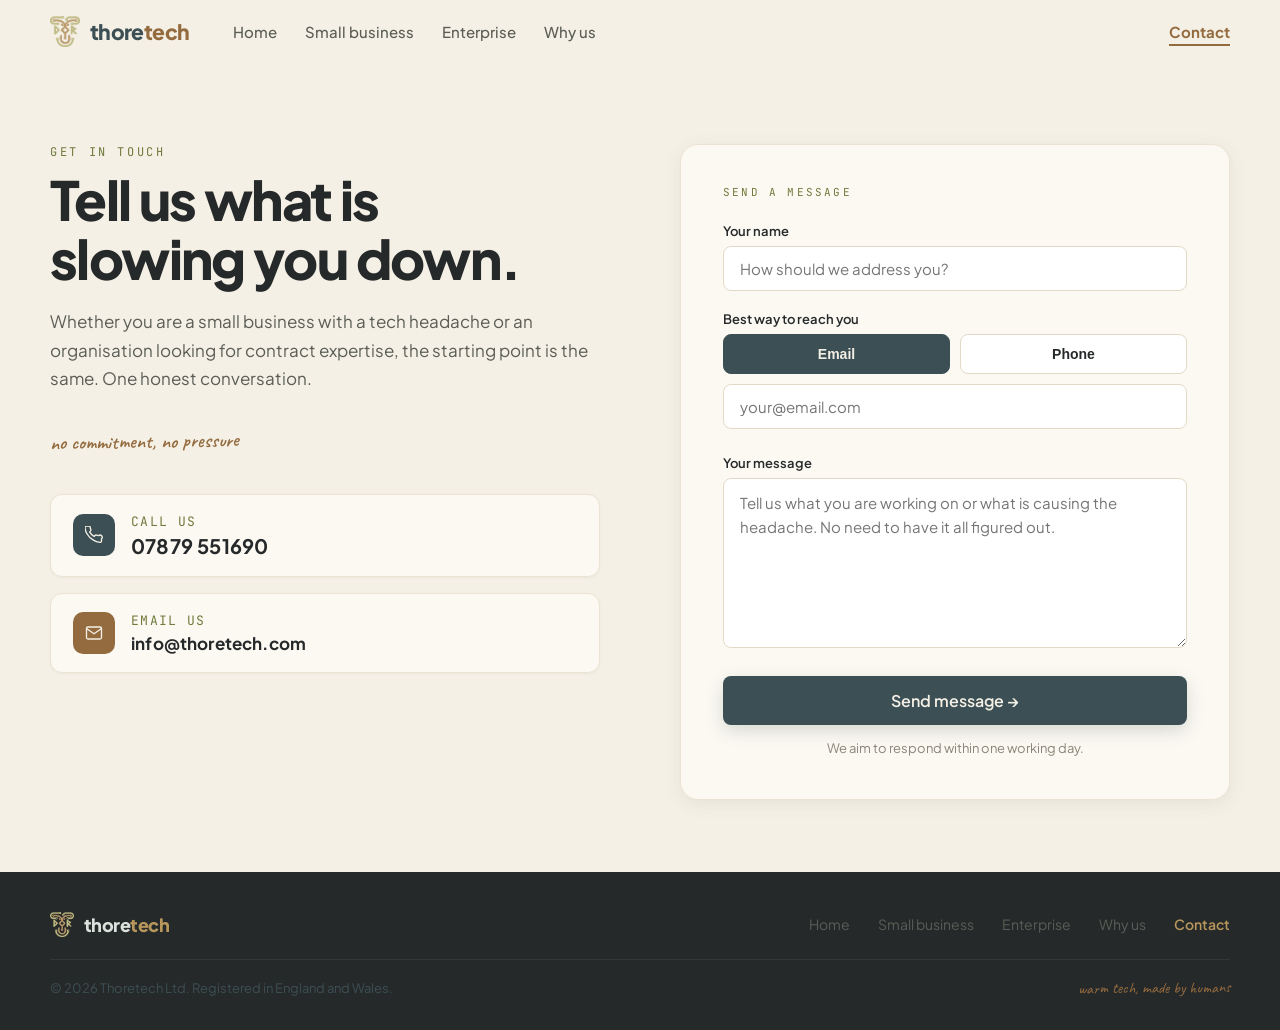
==== commit 004ebe6d: "Update contact email to info@thoretech.com" ====
--- a/contact.html
+++ b/contact.html
@@ -50,13 +50,13 @@
           </div>
         </a>
 
-        <a href="mailto:thorespdonner@gmail.com" class="contact-option">
+        <a href="mailto:info@thoretech.com" class="contact-option">
           <div class="contact-option-icon email">
             <svg viewBox="0 0 24 24" fill="none" stroke="currentColor" stroke-width="1.75" stroke-linecap="round" stroke-linejoin="round"><path d="M4 4h16c1.1 0 2 .9 2 2v12c0 1.1-.9 2-2 2H4c-1.1 0-2-.9-2-2V6c0-1.1.9-2 2-2z"></path><polyline points="22,6 12,13 2,6"></polyline></svg>
           </div>
           <div>
             <div class="contact-option-label">Email us</div>
-            <div class="contact-option-value email-val">thorespdonner@gmail.com</div>
+            <div class="contact-option-value email-val">info@thoretech.com</div>
           </div>
         </a>
       </div>
